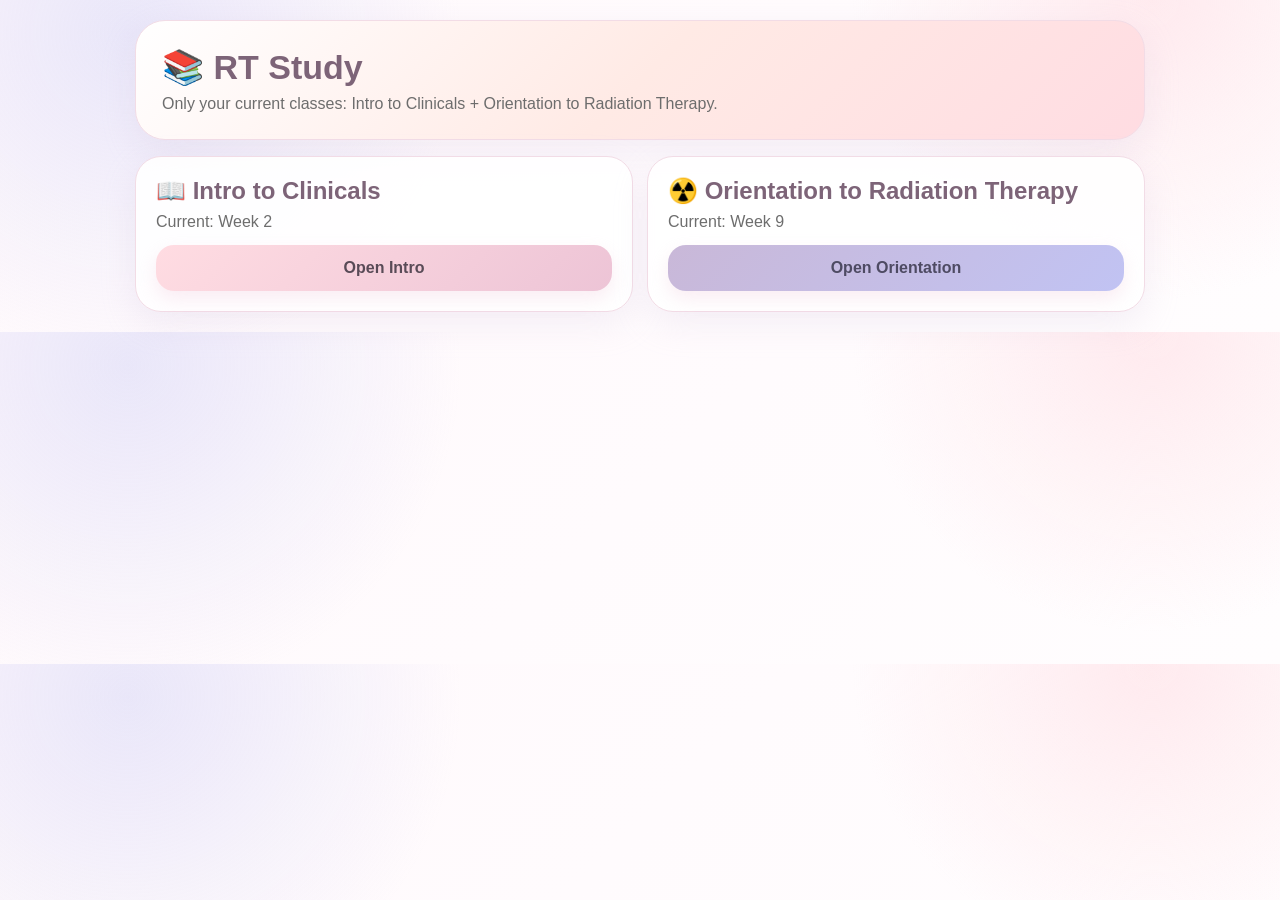
==== index.html @ 31f41404 "Add files via upload" ====
<!doctype html>
<html lang="en">
<head>
<meta charset="utf-8">
<meta name="viewport" content="width=device-width,initial-scale=1">
<title>RT Study</title>
<link rel="stylesheet" href="style.css">
</head>
<body>
<div class="wrap">
  <section class="hero">
    <h1>📚 RT Study</h1>
    <p>Only your current classes: Intro to Clinicals + Orientation to Radiation Therapy.</p>
  </section>

  <div class="grid">
    <section class="card">
      <h2>📖 Intro to Clinicals</h2>
      <p>Current: Week 2</p>
      <a class="btn" href="intro.html">Open Intro</a>
    </section>

    <section class="card">
      <h2>☢️ Orientation to Radiation Therapy</h2>
      <p>Current: Week 9</p>
      <a class="btn secondary" href="orientation.html">Open Orientation</a>
    </section>
  </div>
</div>
</body>
</html>
---- style.css ----
:root{
  --bg:#FFF9FC;
  --card:#FFFFFF;
  --cream:#FFEAE5;
  --pink:#FFDCE2;
  --rose:#EDC4D6;
  --lavender:#C9B8D8;
  --blue:#C1C3F3;
  --text:#343434;
  --muted:#6D6D6D;
  --border:#F2DCE6;
  --shadow:0 12px 35px rgba(201,184,216,.20);
}

*{box-sizing:border-box}

body{
  margin:0;
  font-family:-apple-system,BlinkMacSystemFont,"Segoe UI",Roboto,Arial,sans-serif;
  background:
    radial-gradient(circle at 10% 10%, rgba(193,195,243,.35), transparent 28%),
    radial-gradient(circle at 90% 0%, rgba(255,220,226,.55), transparent 25%),
    linear-gradient(135deg,var(--bg),#FFFDFE);
  color:var(--text);
}

.wrap{
  max-width:1050px;
  margin:auto;
  padding:20px;
}

.hero{
  background:linear-gradient(135deg,#FFFFFF,var(--cream),var(--pink));
  border:1px solid var(--border);
  border-radius:30px;
  padding:26px;
  box-shadow:var(--shadow);
  margin-bottom:16px;
}

.hero h1{
  margin:0 0 8px;
  font-size:34px;
  color:#7D6478;
}

.hero p{
  margin:0;
  color:var(--muted);
  font-size:16px;
}

.grid{
  display:grid;
  grid-template-columns:repeat(2,minmax(0,1fr));
  gap:14px;
}

.card{
  background:rgba(255,255,255,.92);
  border:1px solid var(--border);
  border-radius:26px;
  padding:20px;
  box-shadow:var(--shadow);
}

.card h2,.card h3{
  margin:0 0 8px;
  color:#7D6478;
}

.card p{
  margin:0 0 14px;
  color:var(--muted);
}

.btn{
  display:block;
  width:100%;
  text-align:center;
  text-decoration:none;
  border:0;
  border-radius:18px;
  padding:14px 16px;
  font-weight:900;
  color:#594B57;
  background:linear-gradient(135deg,var(--pink),var(--rose));
  box-shadow:0 8px 18px rgba(237,196,214,.30);
}

.btn.secondary{
  background:linear-gradient(135deg,var(--lavender),var(--blue));
  color:#4E4B63;
}

.btn.light{
  background:#FFFFFF;
  border:1px solid var(--border);
  color:#7D6478;
}

.btn.disabled{
  background:#F7F1F8;
  color:#A996A5;
  pointer-events:none;
  box-shadow:none;
}

.row{
  display:grid;
  grid-template-columns:1fr 1fr;
  gap:12px;
  margin-top:12px;
}

.list{
  display:grid;
  gap:10px;
  margin-top:12px;
}

.week{
  display:flex;
  align-items:center;
  justify-content:space-between;
  gap:10px;
  text-decoration:none;
  color:var(--text);
  border:1px solid var(--border);
  border-radius:18px;
  background:#FFFFFF;
  padding:14px;
}

.week span{
  color:var(--muted);
  font-size:14px;
}

.pill{
  display:inline-block;
  padding:5px 10px;
  border-radius:999px;
  background:var(--cream);
  color:#7D6478;
  font-size:13px;
  font-weight:900;
}

.back{
  display:inline-block;
  margin-bottom:12px;
  text-decoration:none;
  color:#7D6478;
  font-weight:900;
  background:#FFFFFF;
  border:1px solid var(--border);
  padding:10px 14px;
  border-radius:999px;
}

.notice{
  background:#FFFFFF;
  border:1px dashed var(--rose);
  border-radius:20px;
  padding:14px;
  color:var(--muted);
  margin-top:12px;
}

@media(max-width:760px){
  .grid,.row{grid-template-columns:1fr}
  .hero h1{font-size:28px}
}
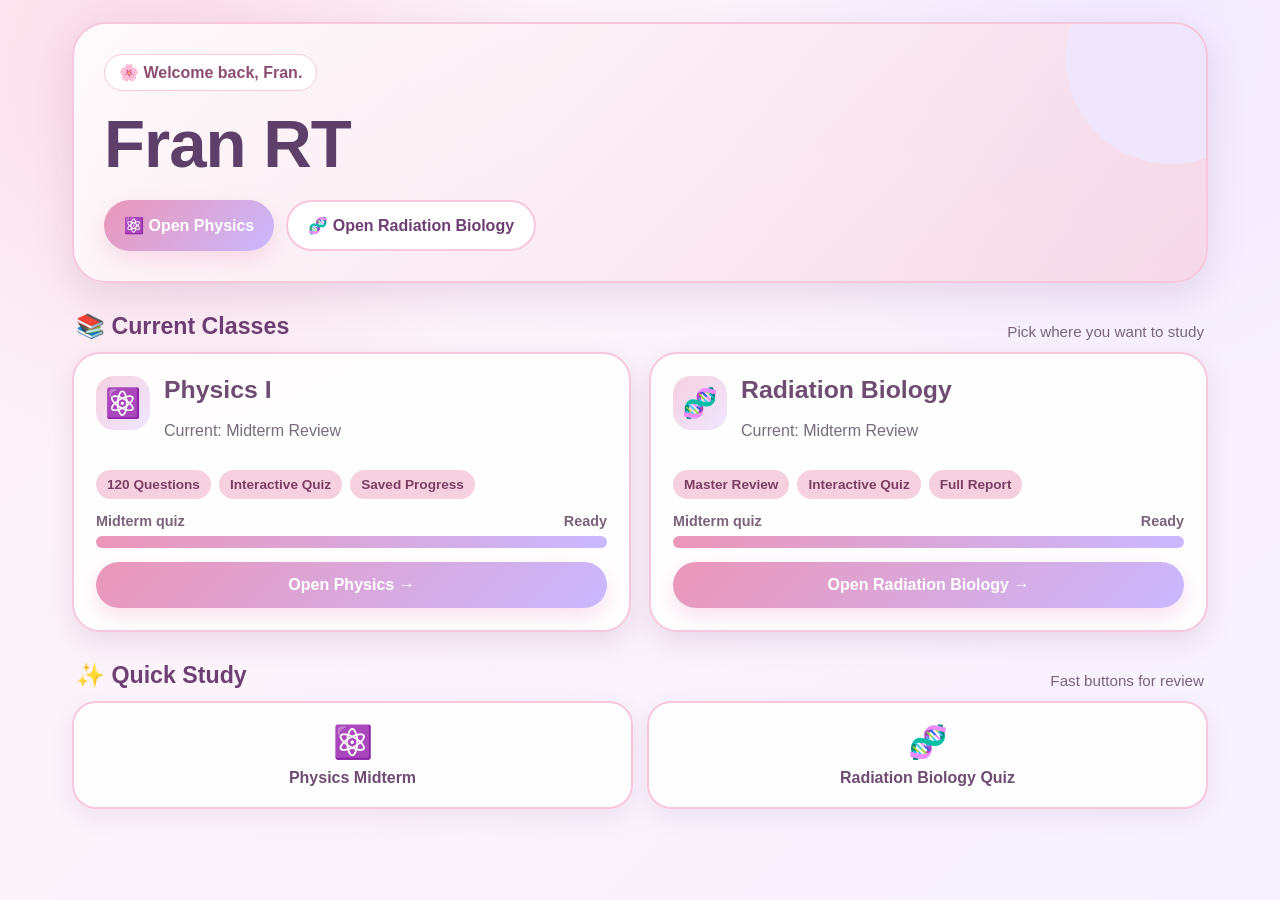
==== commit 40fd362b: "Add Physics and Radiation Biology study dashboards" ====
--- a/index.html
+++ b/index.html
@@ -1,31 +1,444 @@
-<!doctype html>
+<!DOCTYPE html>
 <html lang="en">
 <head>
-<meta charset="utf-8">
-<meta name="viewport" content="width=device-width,initial-scale=1">
-<title>RT Study</title>
-<link rel="stylesheet" href="style.css">
+<meta charset="UTF-8" />
+<meta name="viewport" content="width=device-width, initial-scale=1.0" />
+<title>Fran RT</title>
+
+<style>
+:root{
+  --p1:#eb96b7;
+  --p2:#eea6c2;
+  --p3:#f1b6cd;
+  --p4:#f4c5d7;
+  --p5:#f6d0df;
+  --lav:#efe7ff;
+  --lav2:#f7f1ff;
+  --ink:#4b3f4e;
+  --muted:#7a647d;
+  --white:#ffffff;
+  --shadow:rgba(160,110,150,.18);
+}
+
+*{box-sizing:border-box}
+
+body{
+  margin:0;
+  font-family:Arial, Helvetica, sans-serif;
+  color:var(--ink);
+  background:
+    radial-gradient(circle at 12% 8%, rgba(235,150,183,.28), transparent 28%),
+    radial-gradient(circle at 88% 4%, rgba(239,231,255,.9), transparent 30%),
+    linear-gradient(135deg,#fff4f8,#f7f1ff);
+  min-height:100vh;
+}
+
+a{text-decoration:none;color:inherit}
+
+.app{
+  max-width:1180px;
+  margin:0 auto;
+  padding:22px;
+}
+
+.hero{
+  background:linear-gradient(135deg,rgba(255,255,255,.86),rgba(246,208,223,.7));
+  border:2px solid #f7c7dc;
+  border-radius:34px;
+  padding:30px;
+  box-shadow:0 14px 35px var(--shadow);
+  position:relative;
+  overflow:hidden;
+}
+
+.hero:after{
+  content:"";
+  position:absolute;
+  width:210px;
+  height:210px;
+  border-radius:50%;
+  background:rgba(239,231,255,.9);
+  right:-70px;
+  top:-70px;
+}
+
+.hero-content{
+  position:relative;
+  z-index:1;
+}
+
+.kicker{
+  display:inline-flex;
+  gap:8px;
+  align-items:center;
+  padding:8px 14px;
+  background:#fff;
+  border:1px solid #f7c7dc;
+  border-radius:999px;
+  font-weight:800;
+  color:#8d4d72;
+  margin-bottom:14px;
+}
+
+h1{
+  margin:0;
+  font-size:clamp(2.1rem,6vw,4.2rem);
+  letter-spacing:-1px;
+  color:#5d3f6a;
+}
+
+.hero p{
+  max-width:740px;
+  line-height:1.5;
+  font-size:1.1rem;
+  color:#6d6070;
+}
+
+.hero-actions{
+  display:flex;
+  gap:12px;
+  flex-wrap:wrap;
+  margin-top:18px;
+}
+
+.btn{
+  display:inline-flex;
+  align-items:center;
+  justify-content:center;
+  gap:8px;
+  padding:14px 20px;
+  border-radius:999px;
+  background:linear-gradient(135deg,var(--p1),#c9b8ff);
+  color:white;
+  font-weight:900;
+  box-shadow:0 8px 20px rgba(235,150,183,.28);
+}
+
+.btn.secondary{
+  background:#fff;
+  color:#6d3f73;
+  border:2px solid #f7c7dc;
+  box-shadow:none;
+}
+
+.section-title{
+  margin:30px 4px 12px;
+  display:flex;
+  align-items:end;
+  justify-content:space-between;
+  gap:10px;
+}
+
+.section-title h2{
+  margin:0;
+  color:#6d3f73;
+  font-size:1.45rem;
+}
+
+.section-title span{
+  color:var(--muted);
+  font-size:.95rem;
+}
+
+.grid{
+  display:grid;
+  grid-template-columns:repeat(auto-fit,minmax(250px,1fr));
+  gap:18px;
+}
+
+.card{
+  background:rgba(255,255,255,.9);
+  border:2px solid #f7c7dc;
+  border-radius:28px;
+  padding:22px;
+  box-shadow:0 10px 26px var(--shadow);
+}
+
+.course-card{
+  min-height:250px;
+  display:flex;
+  flex-direction:column;
+  justify-content:space-between;
+  transition:.18s;
+}
+
+.course-card:hover{
+  transform:translateY(-3px);
+  background:#fff8fb;
+}
+
+.course-top{
+  display:flex;
+  gap:14px;
+  align-items:flex-start;
+}
+
+.icon{
+  width:54px;
+  height:54px;
+  border-radius:18px;
+  display:flex;
+  align-items:center;
+  justify-content:center;
+  font-size:1.8rem;
+  background:linear-gradient(135deg,var(--p5),var(--lav));
+  flex:none;
+}
+
+.course-card h3{
+  margin:0;
+  font-size:1.55rem;
+  color:#6f4c72;
+}
+
+.course-card p{
+  color:#786b7c;
+  line-height:1.4;
+}
+
+.pill-row{
+  display:flex;
+  flex-wrap:wrap;
+  gap:8px;
+  margin:12px 0;
+}
+
+.pill{
+  display:inline-flex;
+  padding:7px 11px;
+  border-radius:999px;
+  background:var(--p5);
+  color:#7b3f63;
+  font-weight:800;
+  font-size:.85rem;
+}
+
+.progress-wrap{
+  margin:14px 0;
+}
+
+.progress-label{
+  display:flex;
+  justify-content:space-between;
+  font-size:.9rem;
+  font-weight:800;
+  color:#7b637c;
+  margin-bottom:7px;
+}
+
+.progress{
+  height:12px;
+  background:#f8d9e6;
+  border-radius:999px;
+  overflow:hidden;
+}
+
+.progress-fill{
+  height:100%;
+  width:0%;
+  background:linear-gradient(90deg,var(--p1),#c9b8ff);
+}
+
+.countdown-card{
+  text-align:center;
+  position:relative;
+  overflow:hidden;
+}
+
+.countdown-card:before{
+  content:"";
+  position:absolute;
+  inset:auto -45px -60px auto;
+  width:130px;
+  height:130px;
+  background:var(--lav);
+  border-radius:50%;
+  opacity:.7;
+}
+
+.count-label{
+  font-weight:900;
+  color:#7b3f63;
+  position:relative;
+}
+
+.count-number{
+  font-size:clamp(2rem,7vw,3.4rem);
+  font-weight:900;
+  color:#5d3f6a;
+  margin:8px 0 2px;
+  position:relative;
+}
+
+.count-sub{
+  color:var(--muted);
+  font-weight:700;
+  position:relative;
+}
+
+.quick{
+  display:grid;
+  grid-template-columns:repeat(auto-fit,minmax(170px,1fr));
+  gap:14px;
+}
+
+.quick-card{
+  text-align:center;
+  padding:20px 14px;
+  border-radius:24px;
+  background:rgba(255,255,255,.9);
+  border:2px solid #f7c7dc;
+  box-shadow:0 8px 22px rgba(160,110,150,.12);
+  font-weight:900;
+  color:#6f4c72;
+  transition:.18s;
+}
+
+.quick-card:hover{
+  transform:translateY(-3px);
+  background:#fff8fb;
+}
+
+.quick-card div{
+  font-size:2rem;
+  margin-bottom:8px;
+}
+
+.goal-list{
+  display:grid;
+  gap:10px;
+}
+
+.goal{
+  display:flex;
+  align-items:center;
+  gap:12px;
+  padding:13px;
+  background:#fff6fa;
+  border:1px solid #f7c7dc;
+  border-radius:18px;
+  color:#6d6070;
+  font-weight:800;
+}
+
+.check{
+  width:24px;
+  height:24px;
+  border-radius:8px;
+  border:2px solid var(--p2);
+  background:white;
+}
+
+.quote{
+  font-size:1.2rem;
+  line-height:1.5;
+  color:#6d6070;
+}
+
+.footer{
+  text-align:center;
+  color:var(--muted);
+  padding:30px 0 10px;
+}
+
+@media(max-width:650px){
+  .app{padding:14px}
+  .hero{padding:22px;border-radius:26px}
+  .card{border-radius:24px;padding:18px}
+  .course-card{min-height:auto}
+}
+</style>
 </head>
+
 <body>
-<div class="wrap">
+<div class="app">
+
   <section class="hero">
-    <h1>📚 RT Study</h1>
-    <p>Only your current classes: Intro to Clinicals + Orientation to Radiation Therapy.</p>
+    <div class="hero-content">
+      <div class="kicker">🌸 Welcome back, Fran.</div>
+      <h1>Fran RT</h1>
+
+      <div class="hero-actions">
+        <a class="btn" href="physics.html">⚛️ Open Physics</a>
+        <a class="btn secondary" href="radiation-biology.html">🧬 Open Radiation Biology</a>
+      </div>
+    </div>
   </section>
 
-  <div class="grid">
-    <section class="card">
-      <h2>📖 Intro to Clinicals</h2>
-      <p>Current: Week 2</p>
-      <a class="btn" href="intro.html">Open Intro</a>
-    </section>
-
-    <section class="card">
-      <h2>☢️ Orientation to Radiation Therapy</h2>
-      <p>Current: Week 9</p>
-      <a class="btn secondary" href="orientation.html">Open Orientation</a>
-    </section>
+  <div class="section-title">
+    <h2>📚 Current Classes</h2>
+    <span>Pick where you want to study</span>
   </div>
+
+  <section class="grid">
+    <a class="card course-card" href="physics.html">
+      <div>
+        <div class="course-top">
+          <div class="icon">⚛️</div>
+          <div>
+            <h3>Physics I</h3>
+            <p>Current: Midterm Review</p>
+          </div>
+        </div>
+
+        <div class="pill-row">
+          <span class="pill">120 Questions</span>
+          <span class="pill">Interactive Quiz</span>
+          <span class="pill">Saved Progress</span>
+        </div>
+
+        <div class="progress-wrap">
+          <div class="progress-label"><span>Midterm quiz</span><span>Ready</span></div>
+          <div class="progress"><div class="progress-fill" style="width:100%"></div></div>
+        </div>
+      </div>
+
+      <div class="btn">Open Physics →</div>
+    </a>
+
+    <a class="card course-card" href="radiation-biology.html">
+      <div>
+        <div class="course-top">
+          <div class="icon">🧬</div>
+          <div>
+            <h3>Radiation Biology</h3>
+            <p>Current: Midterm Review</p>
+          </div>
+        </div>
+
+        <div class="pill-row">
+          <span class="pill">Master Review</span>
+          <span class="pill">Interactive Quiz</span>
+          <span class="pill">Full Report</span>
+        </div>
+
+        <div class="progress-wrap">
+          <div class="progress-label"><span>Midterm quiz</span><span>Ready</span></div>
+          <div class="progress"><div class="progress-fill" style="width:100%"></div></div>
+        </div>
+      </div>
+
+      <div class="btn">Open Radiation Biology →</div>
+    </a>
+  </section>
+
+  <div class="section-title">
+    <h2>✨ Quick Study</h2>
+    <span>Fast buttons for review</span>
+  </div>
+
+  <section class="quick">
+    <a class="quick-card" href="Physics_Midterm.html">
+      <div>⚛️</div>
+      Physics Midterm
+    </a>
+    <a class="quick-card" href="radiation_biology_Midterm.html">
+      <div>🧬</div>
+      Radiation Biology Quiz
+    </a>
+  </section>
+
 </div>
+
 </body>
-</html>+</html>
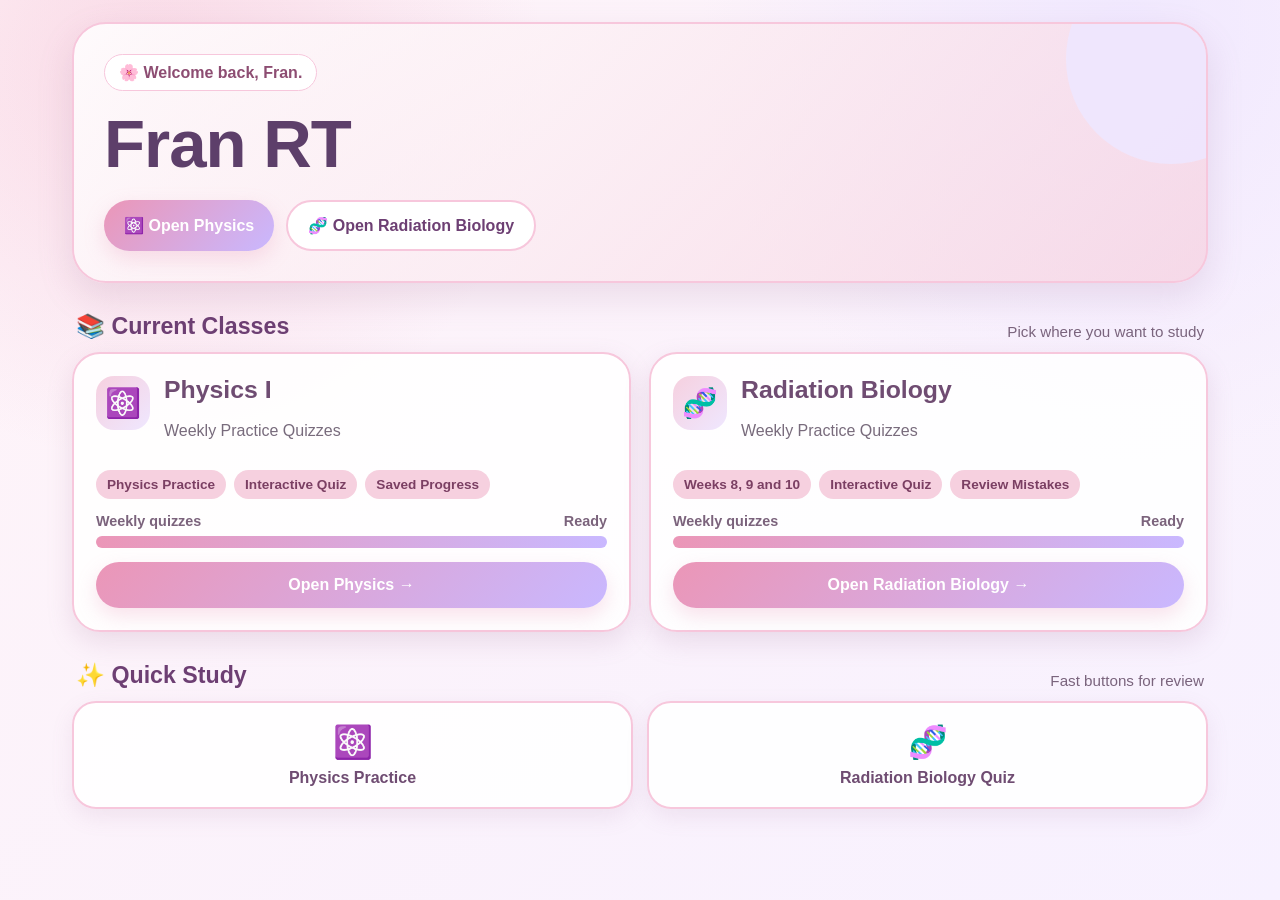
==== commit 40e17383: "Update study hub navigation to weekly quizzes" ====
--- a/index.html
+++ b/index.html
@@ -377,18 +377,18 @@
           <div class="icon">⚛️</div>
           <div>
             <h3>Physics I</h3>
-            <p>Current: Midterm Review</p>
+            <p>Weekly Practice Quizzes</p>
           </div>
         </div>
 
         <div class="pill-row">
-          <span class="pill">120 Questions</span>
+          <span class="pill">Physics Practice</span>
           <span class="pill">Interactive Quiz</span>
           <span class="pill">Saved Progress</span>
         </div>
 
         <div class="progress-wrap">
-          <div class="progress-label"><span>Midterm quiz</span><span>Ready</span></div>
+          <div class="progress-label"><span>Weekly quizzes</span><span>Ready</span></div>
           <div class="progress"><div class="progress-fill" style="width:100%"></div></div>
         </div>
       </div>
@@ -402,18 +402,18 @@
           <div class="icon">🧬</div>
           <div>
             <h3>Radiation Biology</h3>
-            <p>Current: Midterm Review</p>
+            <p>Weekly Practice Quizzes</p>
           </div>
         </div>
 
         <div class="pill-row">
-          <span class="pill">Master Review</span>
+          <span class="pill">Weeks 8, 9 and 10</span>
           <span class="pill">Interactive Quiz</span>
-          <span class="pill">Full Report</span>
+          <span class="pill">Review Mistakes</span>
         </div>
 
         <div class="progress-wrap">
-          <div class="progress-label"><span>Midterm quiz</span><span>Ready</span></div>
+          <div class="progress-label"><span>Weekly quizzes</span><span>Ready</span></div>
           <div class="progress"><div class="progress-fill" style="width:100%"></div></div>
         </div>
       </div>
@@ -428,11 +428,11 @@
   </div>
 
   <section class="quick">
-    <a class="quick-card" href="Physics_Midterm.html">
+    <a class="quick-card" href="physics.html">
       <div>⚛️</div>
-      Physics Midterm
+      Physics Practice
     </a>
-    <a class="quick-card" href="radiation_biology_Midterm.html">
+    <a class="quick-card" href="radbio-weekly.html">
       <div>🧬</div>
       Radiation Biology Quiz
     </a>
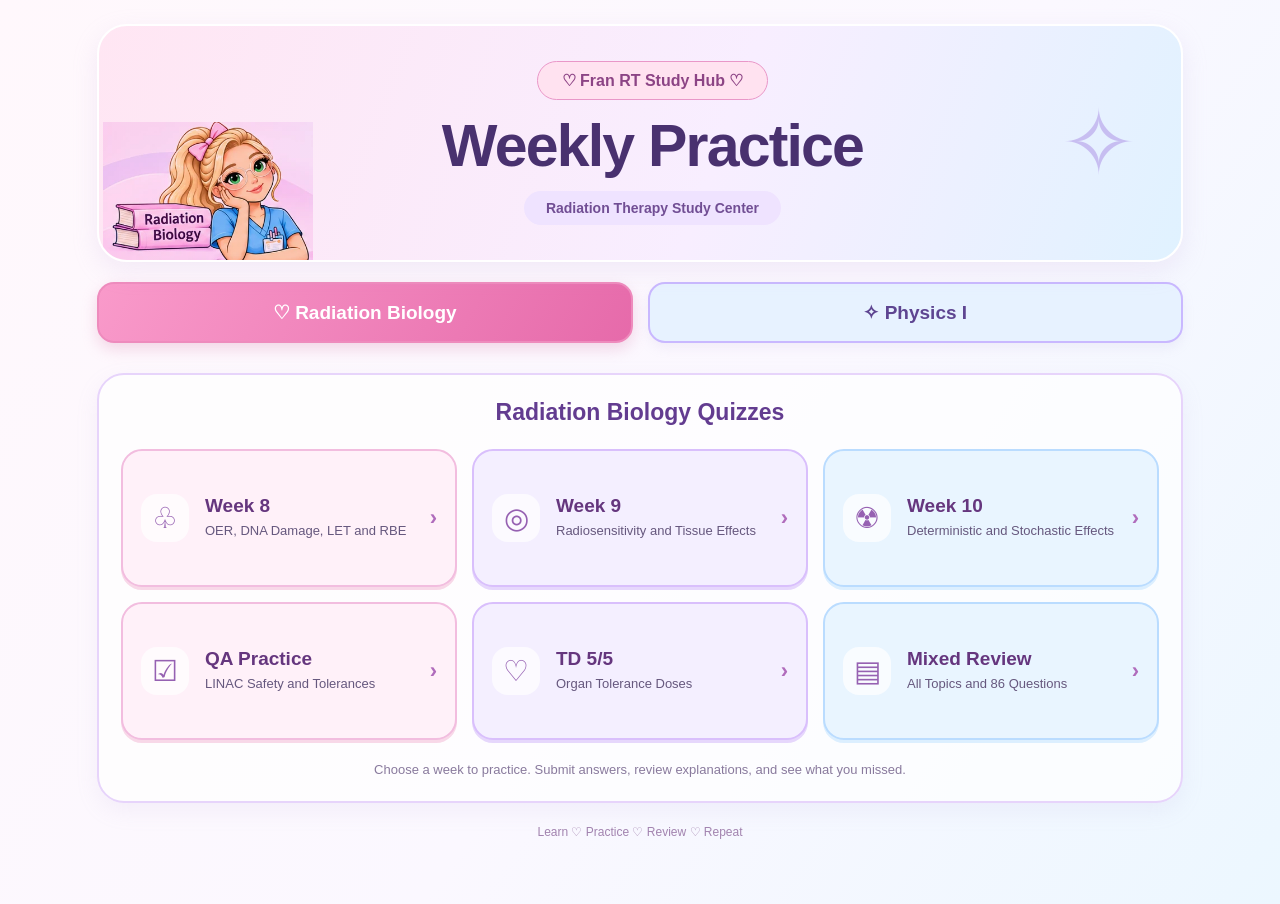
==== commit 0b3c1f0a: "Apply approved pastel homepage with doll and weekly quiz cards" ====
--- a/index.html
+++ b/index.html
@@ -1,444 +1,42 @@
-<!DOCTYPE html>
-<html lang="en">
-<head>
-<meta charset="UTF-8" />
-<meta name="viewport" content="width=device-width, initial-scale=1.0" />
-<title>Fran RT</title>
-
+<!doctype html>
+<html lang="en"><head><meta charset="utf-8"><meta name="viewport" content="width=device-width,initial-scale=1"><meta name="theme-color" content="#f9d6ec">
+<title>Fran RT Study Hub | Weekly Practice</title>
 <style>
-:root{
-  --p1:#eb96b7;
-  --p2:#eea6c2;
-  --p3:#f1b6cd;
-  --p4:#f4c5d7;
-  --p5:#f6d0df;
-  --lav:#efe7ff;
-  --lav2:#f7f1ff;
-  --ink:#4b3f4e;
-  --muted:#7a647d;
-  --white:#ffffff;
-  --shadow:rgba(160,110,150,.18);
-}
-
-*{box-sizing:border-box}
-
-body{
-  margin:0;
-  font-family:Arial, Helvetica, sans-serif;
-  color:var(--ink);
-  background:
-    radial-gradient(circle at 12% 8%, rgba(235,150,183,.28), transparent 28%),
-    radial-gradient(circle at 88% 4%, rgba(239,231,255,.9), transparent 30%),
-    linear-gradient(135deg,#fff4f8,#f7f1ff);
-  min-height:100vh;
-}
-
-a{text-decoration:none;color:inherit}
-
-.app{
-  max-width:1180px;
-  margin:0 auto;
-  padding:22px;
-}
-
-.hero{
-  background:linear-gradient(135deg,rgba(255,255,255,.86),rgba(246,208,223,.7));
-  border:2px solid #f7c7dc;
-  border-radius:34px;
-  padding:30px;
-  box-shadow:0 14px 35px var(--shadow);
-  position:relative;
-  overflow:hidden;
-}
-
-.hero:after{
-  content:"";
-  position:absolute;
-  width:210px;
-  height:210px;
-  border-radius:50%;
-  background:rgba(239,231,255,.9);
-  right:-70px;
-  top:-70px;
-}
-
-.hero-content{
-  position:relative;
-  z-index:1;
-}
-
-.kicker{
-  display:inline-flex;
-  gap:8px;
-  align-items:center;
-  padding:8px 14px;
-  background:#fff;
-  border:1px solid #f7c7dc;
-  border-radius:999px;
-  font-weight:800;
-  color:#8d4d72;
-  margin-bottom:14px;
-}
-
-h1{
-  margin:0;
-  font-size:clamp(2.1rem,6vw,4.2rem);
-  letter-spacing:-1px;
-  color:#5d3f6a;
-}
-
-.hero p{
-  max-width:740px;
-  line-height:1.5;
-  font-size:1.1rem;
-  color:#6d6070;
-}
-
-.hero-actions{
-  display:flex;
-  gap:12px;
-  flex-wrap:wrap;
-  margin-top:18px;
-}
-
-.btn{
-  display:inline-flex;
-  align-items:center;
-  justify-content:center;
-  gap:8px;
-  padding:14px 20px;
-  border-radius:999px;
-  background:linear-gradient(135deg,var(--p1),#c9b8ff);
-  color:white;
-  font-weight:900;
-  box-shadow:0 8px 20px rgba(235,150,183,.28);
-}
-
-.btn.secondary{
-  background:#fff;
-  color:#6d3f73;
-  border:2px solid #f7c7dc;
-  box-shadow:none;
-}
-
-.section-title{
-  margin:30px 4px 12px;
-  display:flex;
-  align-items:end;
-  justify-content:space-between;
-  gap:10px;
-}
-
-.section-title h2{
-  margin:0;
-  color:#6d3f73;
-  font-size:1.45rem;
-}
-
-.section-title span{
-  color:var(--muted);
-  font-size:.95rem;
-}
-
-.grid{
-  display:grid;
-  grid-template-columns:repeat(auto-fit,minmax(250px,1fr));
-  gap:18px;
-}
-
-.card{
-  background:rgba(255,255,255,.9);
-  border:2px solid #f7c7dc;
-  border-radius:28px;
-  padding:22px;
-  box-shadow:0 10px 26px var(--shadow);
-}
-
-.course-card{
-  min-height:250px;
-  display:flex;
-  flex-direction:column;
-  justify-content:space-between;
-  transition:.18s;
-}
-
-.course-card:hover{
-  transform:translateY(-3px);
-  background:#fff8fb;
-}
-
-.course-top{
-  display:flex;
-  gap:14px;
-  align-items:flex-start;
-}
-
-.icon{
-  width:54px;
-  height:54px;
-  border-radius:18px;
-  display:flex;
-  align-items:center;
-  justify-content:center;
-  font-size:1.8rem;
-  background:linear-gradient(135deg,var(--p5),var(--lav));
-  flex:none;
-}
-
-.course-card h3{
-  margin:0;
-  font-size:1.55rem;
-  color:#6f4c72;
-}
-
-.course-card p{
-  color:#786b7c;
-  line-height:1.4;
-}
-
-.pill-row{
-  display:flex;
-  flex-wrap:wrap;
-  gap:8px;
-  margin:12px 0;
-}
-
-.pill{
-  display:inline-flex;
-  padding:7px 11px;
-  border-radius:999px;
-  background:var(--p5);
-  color:#7b3f63;
-  font-weight:800;
-  font-size:.85rem;
-}
-
-.progress-wrap{
-  margin:14px 0;
-}
-
-.progress-label{
-  display:flex;
-  justify-content:space-between;
-  font-size:.9rem;
-  font-weight:800;
-  color:#7b637c;
-  margin-bottom:7px;
-}
-
-.progress{
-  height:12px;
-  background:#f8d9e6;
-  border-radius:999px;
-  overflow:hidden;
-}
-
-.progress-fill{
-  height:100%;
-  width:0%;
-  background:linear-gradient(90deg,var(--p1),#c9b8ff);
-}
-
-.countdown-card{
-  text-align:center;
-  position:relative;
-  overflow:hidden;
-}
-
-.countdown-card:before{
-  content:"";
-  position:absolute;
-  inset:auto -45px -60px auto;
-  width:130px;
-  height:130px;
-  background:var(--lav);
-  border-radius:50%;
-  opacity:.7;
-}
-
-.count-label{
-  font-weight:900;
-  color:#7b3f63;
-  position:relative;
-}
-
-.count-number{
-  font-size:clamp(2rem,7vw,3.4rem);
-  font-weight:900;
-  color:#5d3f6a;
-  margin:8px 0 2px;
-  position:relative;
-}
-
-.count-sub{
-  color:var(--muted);
-  font-weight:700;
-  position:relative;
-}
-
-.quick{
-  display:grid;
-  grid-template-columns:repeat(auto-fit,minmax(170px,1fr));
-  gap:14px;
-}
-
-.quick-card{
-  text-align:center;
-  padding:20px 14px;
-  border-radius:24px;
-  background:rgba(255,255,255,.9);
-  border:2px solid #f7c7dc;
-  box-shadow:0 8px 22px rgba(160,110,150,.12);
-  font-weight:900;
-  color:#6f4c72;
-  transition:.18s;
-}
-
-.quick-card:hover{
-  transform:translateY(-3px);
-  background:#fff8fb;
-}
-
-.quick-card div{
-  font-size:2rem;
-  margin-bottom:8px;
-}
-
-.goal-list{
-  display:grid;
-  gap:10px;
-}
-
-.goal{
-  display:flex;
-  align-items:center;
-  gap:12px;
-  padding:13px;
-  background:#fff6fa;
-  border:1px solid #f7c7dc;
-  border-radius:18px;
-  color:#6d6070;
-  font-weight:800;
-}
-
-.check{
-  width:24px;
-  height:24px;
-  border-radius:8px;
-  border:2px solid var(--p2);
-  background:white;
-}
-
-.quote{
-  font-size:1.2rem;
-  line-height:1.5;
-  color:#6d6070;
-}
-
-.footer{
-  text-align:center;
-  color:var(--muted);
-  padding:30px 0 10px;
-}
-
-@media(max-width:650px){
-  .app{padding:14px}
-  .hero{padding:22px;border-radius:26px}
-  .card{border-radius:24px;padding:18px}
-  .course-card{min-height:auto}
-}
-</style>
-</head>
-
-<body>
-<div class="app">
-
-  <section class="hero">
-    <div class="hero-content">
-      <div class="kicker">🌸 Welcome back, Fran.</div>
-      <h1>Fran RT</h1>
-
-      <div class="hero-actions">
-        <a class="btn" href="physics.html">⚛️ Open Physics</a>
-        <a class="btn secondary" href="radiation-biology.html">🧬 Open Radiation Biology</a>
-      </div>
-    </div>
-  </section>
-
-  <div class="section-title">
-    <h2>📚 Current Classes</h2>
-    <span>Pick where you want to study</span>
-  </div>
-
-  <section class="grid">
-    <a class="card course-card" href="physics.html">
-      <div>
-        <div class="course-top">
-          <div class="icon">⚛️</div>
-          <div>
-            <h3>Physics I</h3>
-            <p>Weekly Practice Quizzes</p>
-          </div>
-        </div>
-
-        <div class="pill-row">
-          <span class="pill">Physics Practice</span>
-          <span class="pill">Interactive Quiz</span>
-          <span class="pill">Saved Progress</span>
-        </div>
-
-        <div class="progress-wrap">
-          <div class="progress-label"><span>Weekly quizzes</span><span>Ready</span></div>
-          <div class="progress"><div class="progress-fill" style="width:100%"></div></div>
-        </div>
-      </div>
-
-      <div class="btn">Open Physics →</div>
-    </a>
-
-    <a class="card course-card" href="radiation-biology.html">
-      <div>
-        <div class="course-top">
-          <div class="icon">🧬</div>
-          <div>
-            <h3>Radiation Biology</h3>
-            <p>Weekly Practice Quizzes</p>
-          </div>
-        </div>
-
-        <div class="pill-row">
-          <span class="pill">Weeks 8, 9 and 10</span>
-          <span class="pill">Interactive Quiz</span>
-          <span class="pill">Review Mistakes</span>
-        </div>
-
-        <div class="progress-wrap">
-          <div class="progress-label"><span>Weekly quizzes</span><span>Ready</span></div>
-          <div class="progress"><div class="progress-fill" style="width:100%"></div></div>
-        </div>
-      </div>
-
-      <div class="btn">Open Radiation Biology →</div>
-    </a>
-  </section>
-
-  <div class="section-title">
-    <h2>✨ Quick Study</h2>
-    <span>Fast buttons for review</span>
-  </div>
-
-  <section class="quick">
-    <a class="quick-card" href="physics.html">
-      <div>⚛️</div>
-      Physics Practice
-    </a>
-    <a class="quick-card" href="radbio-weekly.html">
-      <div>🧬</div>
-      Radiation Biology Quiz
-    </a>
-  </section>
-
-</div>
-
-</body>
-</html>
+:root{--ink:#47316d;--pink:#ed85bc;--lav:#d5b8f8;--blue:#dceeff;--line:#e9d3f7;--muted:#76678f}
+*{box-sizing:border-box}body{margin:0;font-family:"Trebuchet MS",Arial,sans-serif;color:var(--ink);background:linear-gradient(125deg,#fff8fc 0%,#fbf8ff 55%,#ecf7ff 100%);min-height:100vh}a{text-decoration:none;color:inherit}button{font:inherit;cursor:pointer}
+.wrap{max-width:1130px;margin:auto;padding:24px 22px 65px}
+.hero{border:2px solid white;box-shadow:0 9px 25px #cab4dd36;border-radius:30px;min-height:232px;display:flex;align-items:center;justify-content:center;text-align:center;padding:35px 180px 35px 205px;background:linear-gradient(110deg,#ffe6f3,#f8eeff 57%,#e0f2ff);position:relative;overflow:hidden}
+.doll{position:absolute;left:4px;bottom:0;width:210px;height:218px;object-fit:contain;object-position:bottom;mix-blend-mode:multiply}
+.hero .header{position:relative;z-index:1}.ribbon{display:inline-block;background:#ffe2f0;color:#8c4485;border:1.5px solid #e997c8;border-radius:999px;padding:9px 24px;font-size:16px;font-weight:900}
+h1{font-size:clamp(34px,5.2vw,59px);line-height:1.1;margin:14px 0 12px;color:#49316f;letter-spacing:-1.8px}
+.hero p{background:#efe3ff;border-radius:100px;padding:9px 22px;margin:0 auto;display:table;color:#714e94;font-weight:750;font-size:14px}
+.hero .symbol{position:absolute;right:45px;font-size:90px;color:#b49de9;opacity:.6;line-height:1}
+.nav{display:grid;grid-template-columns:1fr 1fr;gap:15px;margin:20px 0 30px}
+.nav a{padding:17px;text-align:center;font-size:19px;font-weight:900;border-radius:17px;border:2px solid #c9b8ff;background:#e7f2ff;color:#5e4591;box-shadow:0 5px 12px #b1a4d522}
+.nav a.active{background:linear-gradient(120deg,#f99aca,#e66aaa);border-color:#ee8bbd;color:#fff;box-shadow:0 6px 15px #de91b855}
+.panel{border:2px solid #e7d4fb;background:#ffffffb8;border-radius:27px;padding:24px 22px;box-shadow:0 8px 22px #b0a2d71e}
+h2{text-align:center;font-size:23px;margin:0 0 23px;color:#633c90}
+.cards{display:grid;grid-template-columns:repeat(3,minmax(0,1fr));gap:15px}
+.card{min-height:138px;display:flex;align-items:center;gap:16px;background:#fff1f9;border:2px solid #f2bddf;border-radius:21px;padding:18px;transition:transform .15s,box-shadow .15s;box-shadow:0 3px 0 #f8d8e8}
+.card:nth-child(3n+2){background:#f4efff;border-color:#d9bffc;box-shadow:0 3px 0 #e6d7fc}.card:nth-child(3n){background:#e9f5ff;border-color:#badcff;box-shadow:0 3px 0 #dcefff}
+.card:hover{transform:translateY(-3px);box-shadow:0 8px 17px #c8acdd33}
+.ico{flex:none;display:grid;place-items:center;width:48px;height:48px;border-radius:16px;background:#ffffffb8;font-size:29px;color:#9661b2}
+.card h3{font-size:19px;margin:0 0 5px;color:#65367e}.card p{font-size:13px;line-height:1.45;margin:0;color:#66587e}
+.card .arrow{margin-left:auto;font-weight:900;color:#b06cbc;font-size:22px}
+.note{text-align:center;font-size:13px;color:#897a9d;margin:22px 0 0}
+.foot{text-align:center;margin-top:22px;color:#a283af;font-size:12px}
+@media(max-width:800px){.hero{padding-right:24px;padding-left:170px}.doll{width:174px}.hero .symbol{display:none}.cards{grid-template-columns:repeat(2,minmax(0,1fr))}}
+@media(max-width:560px){.wrap{padding:12px 11px 40px}.hero{min-height:185px;padding:21px 10px 21px 122px;border-radius:23px}.doll{width:133px;height:173px;left:-8px}.ribbon{font-size:11px;padding:7px 10px}h1{font-size:32px;letter-spacing:-1px}.hero p{font-size:11px;padding:7px 10px}.nav{gap:9px;margin:14px 0 20px}.nav a{font-size:13px;padding:13px 7px}.panel{padding:18px 12px;border-radius:20px}h2{font-size:19px;margin-bottom:15px}.cards{gap:9px}.card{min-height:124px;padding:12px;gap:8px;border-radius:16px}.ico{width:34px;height:34px;font-size:23px}.card h3{font-size:15px}.card p{font-size:11px}.card .arrow{display:none}}
+</style></head><body><main class="wrap">
+<header class="hero"><img class="doll" src="[data-uri]" alt="Blonde student doll in blue scrubs"><div class="header"><div class="ribbon">♡ Fran RT Study Hub ♡</div><h1>Weekly Practice</h1><p>Radiation Therapy Study Center</p></div><div class="symbol" aria-hidden="true">✧</div></header>
+<nav class="nav" aria-label="Classes"><a class="active" href="radiation-biology.html">♡ Radiation Biology</a><a href="physics.html">✧ Physics I</a></nav>
+<section class="panel"><h2>Radiation Biology Quizzes</h2><div class="cards">
+<a class="card" href="radbio-weekly.html?week=week8"><span class="ico">♧</span><span><h3>Week 8</h3><p>OER, DNA Damage, LET and RBE</p></span><span class="arrow">›</span></a>
+<a class="card" href="radbio-weekly.html?week=week9"><span class="ico">◎</span><span><h3>Week 9</h3><p>Radiosensitivity and Tissue Effects</p></span><span class="arrow">›</span></a>
+<a class="card" href="radbio-weekly.html?week=week10"><span class="ico">☢</span><span><h3>Week 10</h3><p>Deterministic and Stochastic Effects</p></span><span class="arrow">›</span></a>
+<a class="card" href="radbio-weekly.html?week=qa"><span class="ico">☑</span><span><h3>QA Practice</h3><p>LINAC Safety and Tolerances</p></span><span class="arrow">›</span></a>
+<a class="card" href="radbio-weekly.html?week=td"><span class="ico">♡</span><span><h3>TD 5/5</h3><p>Organ Tolerance Doses</p></span><span class="arrow">›</span></a>
+<a class="card" href="radbio-weekly.html?week=all"><span class="ico">▤</span><span><h3>Mixed Review</h3><p>All Topics and 86 Questions</p></span><span class="arrow">›</span></a>
+</div><p class="note">Choose a week to practice. Submit answers, review explanations, and see what you missed.</p></section>
+<div class="foot">Learn ♡ Practice ♡ Review ♡ Repeat</div>
+</main></body></html>
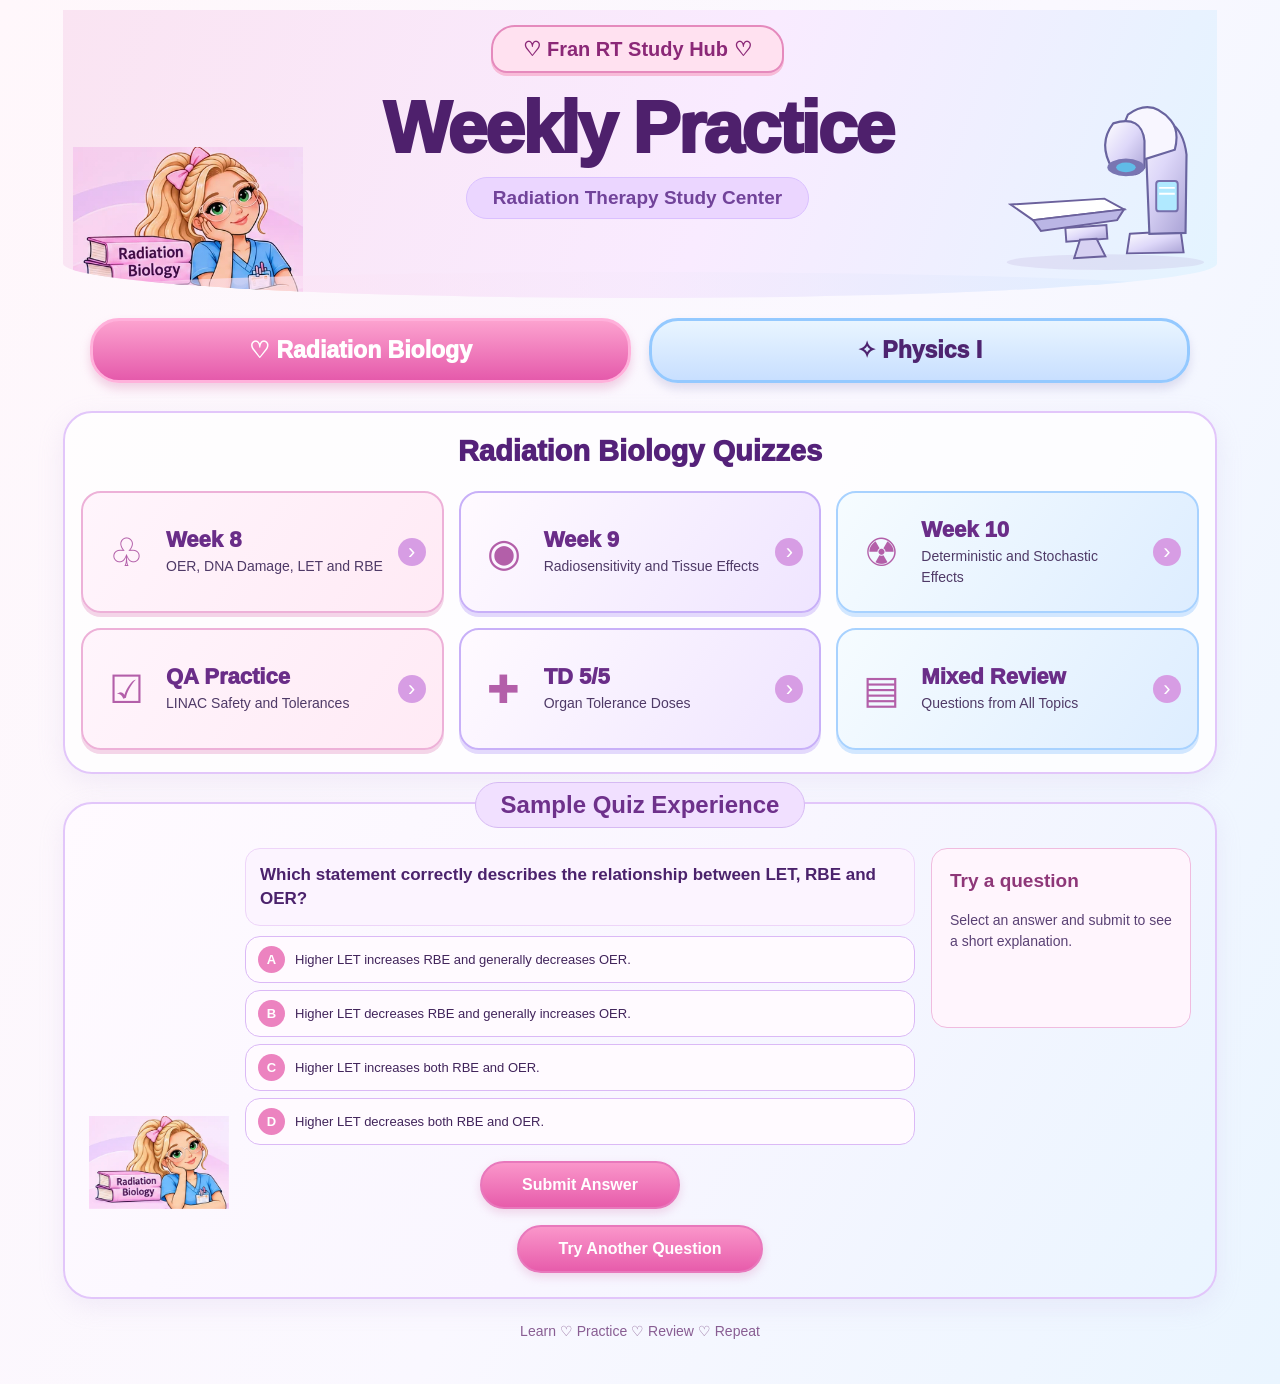
==== commit e5cf000d: "Match approved pastel homepage design and interactive sample" ====
--- a/index.html
+++ b/index.html
@@ -1,42 +1,44 @@
-<!doctype html>
-<html lang="en"><head><meta charset="utf-8"><meta name="viewport" content="width=device-width,initial-scale=1"><meta name="theme-color" content="#f9d6ec">
-<title>Fran RT Study Hub | Weekly Practice</title>
+<!doctype html><html lang="en"><head><meta charset="utf-8"/><meta name="viewport" content="width=device-width, initial-scale=1"/><meta name="theme-color" content="#f9d6ec"/><title>Fran RT Study Hub | Weekly Practice</title>
 <style>
-:root{--ink:#47316d;--pink:#ed85bc;--lav:#d5b8f8;--blue:#dceeff;--line:#e9d3f7;--muted:#76678f}
-*{box-sizing:border-box}body{margin:0;font-family:"Trebuchet MS",Arial,sans-serif;color:var(--ink);background:linear-gradient(125deg,#fff8fc 0%,#fbf8ff 55%,#ecf7ff 100%);min-height:100vh}a{text-decoration:none;color:inherit}button{font:inherit;cursor:pointer}
-.wrap{max-width:1130px;margin:auto;padding:24px 22px 65px}
-.hero{border:2px solid white;box-shadow:0 9px 25px #cab4dd36;border-radius:30px;min-height:232px;display:flex;align-items:center;justify-content:center;text-align:center;padding:35px 180px 35px 205px;background:linear-gradient(110deg,#ffe6f3,#f8eeff 57%,#e0f2ff);position:relative;overflow:hidden}
-.doll{position:absolute;left:4px;bottom:0;width:210px;height:218px;object-fit:contain;object-position:bottom;mix-blend-mode:multiply}
-.hero .header{position:relative;z-index:1}.ribbon{display:inline-block;background:#ffe2f0;color:#8c4485;border:1.5px solid #e997c8;border-radius:999px;padding:9px 24px;font-size:16px;font-weight:900}
-h1{font-size:clamp(34px,5.2vw,59px);line-height:1.1;margin:14px 0 12px;color:#49316f;letter-spacing:-1.8px}
-.hero p{background:#efe3ff;border-radius:100px;padding:9px 22px;margin:0 auto;display:table;color:#714e94;font-weight:750;font-size:14px}
-.hero .symbol{position:absolute;right:45px;font-size:90px;color:#b49de9;opacity:.6;line-height:1}
-.nav{display:grid;grid-template-columns:1fr 1fr;gap:15px;margin:20px 0 30px}
-.nav a{padding:17px;text-align:center;font-size:19px;font-weight:900;border-radius:17px;border:2px solid #c9b8ff;background:#e7f2ff;color:#5e4591;box-shadow:0 5px 12px #b1a4d522}
-.nav a.active{background:linear-gradient(120deg,#f99aca,#e66aaa);border-color:#ee8bbd;color:#fff;box-shadow:0 6px 15px #de91b855}
-.panel{border:2px solid #e7d4fb;background:#ffffffb8;border-radius:27px;padding:24px 22px;box-shadow:0 8px 22px #b0a2d71e}
-h2{text-align:center;font-size:23px;margin:0 0 23px;color:#633c90}
-.cards{display:grid;grid-template-columns:repeat(3,minmax(0,1fr));gap:15px}
-.card{min-height:138px;display:flex;align-items:center;gap:16px;background:#fff1f9;border:2px solid #f2bddf;border-radius:21px;padding:18px;transition:transform .15s,box-shadow .15s;box-shadow:0 3px 0 #f8d8e8}
-.card:nth-child(3n+2){background:#f4efff;border-color:#d9bffc;box-shadow:0 3px 0 #e6d7fc}.card:nth-child(3n){background:#e9f5ff;border-color:#badcff;box-shadow:0 3px 0 #dcefff}
-.card:hover{transform:translateY(-3px);box-shadow:0 8px 17px #c8acdd33}
-.ico{flex:none;display:grid;place-items:center;width:48px;height:48px;border-radius:16px;background:#ffffffb8;font-size:29px;color:#9661b2}
-.card h3{font-size:19px;margin:0 0 5px;color:#65367e}.card p{font-size:13px;line-height:1.45;margin:0;color:#66587e}
-.card .arrow{margin-left:auto;font-weight:900;color:#b06cbc;font-size:22px}
-.note{text-align:center;font-size:13px;color:#897a9d;margin:22px 0 0}
-.foot{text-align:center;margin-top:22px;color:#a283af;font-size:12px}
-@media(max-width:800px){.hero{padding-right:24px;padding-left:170px}.doll{width:174px}.hero .symbol{display:none}.cards{grid-template-columns:repeat(2,minmax(0,1fr))}}
-@media(max-width:560px){.wrap{padding:12px 11px 40px}.hero{min-height:185px;padding:21px 10px 21px 122px;border-radius:23px}.doll{width:133px;height:173px;left:-8px}.ribbon{font-size:11px;padding:7px 10px}h1{font-size:32px;letter-spacing:-1px}.hero p{font-size:11px;padding:7px 10px}.nav{gap:9px;margin:14px 0 20px}.nav a{font-size:13px;padding:13px 7px}.panel{padding:18px 12px;border-radius:20px}h2{font-size:19px;margin-bottom:15px}.cards{gap:9px}.card{min-height:124px;padding:12px;gap:8px;border-radius:16px}.ico{width:34px;height:34px;font-size:23px}.card h3{font-size:15px}.card p{font-size:11px}.card .arrow{display:none}}
+:root{--dark:#4b226c;--pink:#f27eb9;--lav:#d0b1ff;--blue:#b9dcff;--line:#e5c8fa;--muted:#715982}
+*{box-sizing:border-box}body{margin:0;background:linear-gradient(115deg,#fff7fb,#faf8ff 55%,#eaf5ff);font-family:"Trebuchet MS",Arial,sans-serif;color:var(--dark)}a{text-decoration:none;color:inherit}button{font:inherit;cursor:pointer}.wrap{max-width:1190px;margin:auto;padding:10px 18px 45px}
+.hero{height:288px;position:relative;overflow:hidden;display:flex;align-items:flex-start;justify-content:center;text-align:center;background:linear-gradient(110deg,#fae4f2 0%,#f9ebff 57%,#e3f4ff);border-radius:0 0 50% 50%/0 0 12% 12%;padding:15px 225px 15px 220px}
+.hero:after{content:"";position:absolute;left:0;right:0;bottom:0;height:26px;background:linear-gradient(90deg,#ffe0f1,#f6e9fc,#d6ebff);border-radius:50% 50% 0 0/80% 80% 0 0;opacity:.6}
+.hero .doll{position:absolute;left:10px;bottom:0;width:230px;height:272px;object-fit:contain;object-position:bottom left;mix-blend-mode:multiply}
+.hero .machine{position:absolute;right:8px;bottom:21px;width:215px;max-width:24%}
+.hero-title{position:relative;z-index:1}.ribbon{background:#ffe1f0;border:2px solid #e58abd;box-shadow:0 3px 0 #f8bbd8;display:inline-block;border-radius:24px 24px 16px 16px;padding:10px 30px;color:#8b2877;font-weight:900;font-size:20px;white-space:nowrap}
+h1{font-size:clamp(42px,6vw,72px);letter-spacing:-2.5px;line-height:1.1;margin:16px 0 9px;color:#4e206c;font-weight:950}
+.subtitle{display:inline-block;margin:0;background:#ebd6ff;border:1px solid #dac0ff;border-radius:100px;padding:9px 26px;font-size:19px;font-weight:750;color:#71439a}
+.nav{display:grid;grid-template-columns:1fr 1fr;gap:18px;margin:20px auto 28px;max-width:1100px}
+.nav a{border-radius:29px;border:3px solid #94c9ff;padding:16px;background:linear-gradient(#e9f5ff,#c8dfff);box-shadow:0 6px 10px #a8a5d055;text-align:center;color:#4e2470;font-weight:950;font-size:23px}
+.nav a:first-child{background:linear-gradient(#fca2cf,#e55aab);border-color:#ffb1db;color:white;box-shadow:0 6px 10px #df94bf66}
+.panel{border:2px solid #e2c6fa;border-radius:29px;padding:20px 16px 22px;background:#ffffffc7;box-shadow:0 8px 26px #c5b4dd33}
+.heading{font-size:29px;text-align:center;margin:2px 0 23px;font-weight:950;color:#542179}
+.grid{display:grid;grid-template-columns:repeat(3,minmax(0,1fr));gap:15px}
+.quiztile{border:2px solid #edb1d8;background:linear-gradient(125deg,#fff5fc,#ffeaf5);border-radius:20px;min-height:122px;padding:16px;display:flex;align-items:center;gap:13px;box-shadow:0 4px 0 #f4d5e8;transition:transform .15s}
+.quiztile:nth-child(3n+2){border-color:#c8b0f8;background:linear-gradient(125deg,#fffaff,#efe5ff);box-shadow:0 4px 0 #e3d9fc}.quiztile:nth-child(3n){border-color:#a8d2ff;background:linear-gradient(125deg,#f6fcff,#ddedff);box-shadow:0 4px 0 #d2e7ff}.quiztile:hover{transform:translateY(-2px)}
+.tileicon{flex:none;width:54px;text-align:center;font-size:39px;color:#b35fa9}.tilecopy{min-width:0}.quiztile h2{font-size:22px;margin:0 0 3px;font-weight:950;color:#6a2d88}.quiztile p{font-size:14px;line-height:1.45;margin:0;color:#4f3a67}.arrow{margin-left:auto;border-radius:50%;background:#d79de4;color:#fff;font-size:22px;display:grid;place-items:center;width:28px;height:28px;flex:none}
+.sample{border:2px solid #e2c6fa;margin-top:28px;border-radius:29px;background:linear-gradient(120deg,#fffaff,#f9f6ff,#eaf5ff);padding:24px;position:relative;box-shadow:0 8px 25px #c6b2dd2f}
+.sample-title{font-size:24px;text-align:center;font-weight:900;color:#6e318b;background:#f1e0ff;border:1px solid #d6baf3;border-radius:30px;padding:8px 25px;max-width:max-content;margin:-46px auto 20px;position:relative}
+.sample-grid{display:grid;grid-template-columns:140px 1fr 260px;align-items:start;gap:16px}.sample-doll{width:140px;align-self:end;mix-blend-mode:multiply}
+.question{border:1.5px solid #eed5f9;border-radius:15px;background:#fcf4ff;padding:14px;font-weight:900;font-size:17px;line-height:1.4;margin-bottom:10px}
+.answer{border:1.5px solid #dbb9f6;border-radius:15px;margin:7px 0;background:#fffaff;display:flex;align-items:center;gap:10px;padding:9px 12px;width:100%;color:#41245b;text-align:left;font-size:13px}
+.answer b{display:grid;place-items:center;border-radius:50%;background:#ec83c0;color:#fff;width:27px;height:27px;min-width:27px}
+.answer.chosen{background:#f9e6f5;border-color:#e375b4}.answer.correct{background:#eaf8ed;border-color:#83c58e}.answer.wrong{background:#fff0f1;border-color:#e38a9f}
+.explain{min-height:180px;border-radius:16px;border:1.5px solid #f0bcdf;background:#fff5fd;padding:18px;font-size:14px;line-height:1.5;color:#5a4174}.explain strong{font-size:19px;color:#8e3778}
+.sample-actions{display:flex;justify-content:center;margin-top:16px}.primary{border:2px solid #e878bc;background:linear-gradient(#fa96ca,#e75cab);color:white;font-weight:900;border-radius:30px;padding:13px 40px;box-shadow:0 4px 10px #da8fbc55}
+.footer{text-align:center;margin-top:24px;color:#895e93;font-size:14px}
+@media(max-width:850px){.hero{height:230px;padding:20px 155px 0 145px}.hero .doll{width:160px;height:215px}.hero .machine{width:150px}.ribbon{font-size:15px}h1{font-size:48px}.subtitle{font-size:14px}.nav a{font-size:18px}.grid{grid-template-columns:repeat(2,minmax(0,1fr))}.sample-grid{grid-template-columns:1fr 210px}.sample-doll{display:none}}
+@media(max-width:550px){.wrap{padding:8px 10px 32px}.hero{height:185px;padding:14px 8px 10px 116px}.hero .doll{width:122px;height:172px;left:-5px}.hero .machine{display:none}.ribbon{font-size:11px;padding:7px 12px}h1{font-size:34px;letter-spacing:-1.5px}.subtitle{font-size:11px;padding:7px 9px}.nav{gap:8px;margin:13px 0 20px}.nav a{font-size:12px;padding:12px 4px;border-width:2px}.panel{padding:16px 9px}.heading{font-size:20px;margin-bottom:14px}.grid{gap:9px}.quiztile{min-height:118px;padding:10px 8px;gap:7px}.tileicon{font-size:24px;width:26px}.quiztile h2{font-size:15px}.quiztile p{font-size:11px}.arrow{display:none}.sample{margin-top:24px;padding:17px 10px}.sample-title{font-size:16px;margin-top:-34px}.sample-grid{grid-template-columns:1fr}.explain{min-height:auto}.footer{font-size:11px}}
 </style></head><body><main class="wrap">
-<header class="hero"><img class="doll" src="[data-uri]" alt="Blonde student doll in blue scrubs"><div class="header"><div class="ribbon">♡ Fran RT Study Hub ♡</div><h1>Weekly Practice</h1><p>Radiation Therapy Study Center</p></div><div class="symbol" aria-hidden="true">✧</div></header>
-<nav class="nav" aria-label="Classes"><a class="active" href="radiation-biology.html">♡ Radiation Biology</a><a href="physics.html">✧ Physics I</a></nav>
-<section class="panel"><h2>Radiation Biology Quizzes</h2><div class="cards">
-<a class="card" href="radbio-weekly.html?week=week8"><span class="ico">♧</span><span><h3>Week 8</h3><p>OER, DNA Damage, LET and RBE</p></span><span class="arrow">›</span></a>
-<a class="card" href="radbio-weekly.html?week=week9"><span class="ico">◎</span><span><h3>Week 9</h3><p>Radiosensitivity and Tissue Effects</p></span><span class="arrow">›</span></a>
-<a class="card" href="radbio-weekly.html?week=week10"><span class="ico">☢</span><span><h3>Week 10</h3><p>Deterministic and Stochastic Effects</p></span><span class="arrow">›</span></a>
-<a class="card" href="radbio-weekly.html?week=qa"><span class="ico">☑</span><span><h3>QA Practice</h3><p>LINAC Safety and Tolerances</p></span><span class="arrow">›</span></a>
-<a class="card" href="radbio-weekly.html?week=td"><span class="ico">♡</span><span><h3>TD 5/5</h3><p>Organ Tolerance Doses</p></span><span class="arrow">›</span></a>
-<a class="card" href="radbio-weekly.html?week=all"><span class="ico">▤</span><span><h3>Mixed Review</h3><p>All Topics and 86 Questions</p></span><span class="arrow">›</span></a>
-</div><p class="note">Choose a week to practice. Submit answers, review explanations, and see what you missed.</p></section>
-<div class="foot">Learn ♡ Practice ♡ Review ♡ Repeat</div>
-</main></body></html>+<header class="hero"><img class="doll" src="[data-uri]" alt="Blonde student wearing glasses and scrubs"><div class="hero-title"><div class="ribbon">♡ Fran RT Study Hub ♡</div><h1>Weekly Practice</h1><div class="subtitle">Radiation Therapy Study Center</div></div><div class="machine"><svg viewBox="0 0 220 180" role="img" aria-label="Linear accelerator illustration" xmlns="http://www.w3.org/2000/svg"><defs><linearGradient id="metal" x1="0" y1="0" x2="1" y2="1"><stop stop-color="#fff"/><stop offset=".5" stop-color="#ded8f9"/><stop offset="1" stop-color="#a9a2d5"/></linearGradient></defs><ellipse cx="114" cy="169" rx="101" ry="8" fill="#b7a3d4" opacity=".22"/><path d="M139 140 L191 137 L194 159 L136 160Z" fill="url(#metal)" stroke="#695f9c" stroke-width="2"/><path d="M141 26 Q191 10 197 59 L196 139 L159 140 L156 65 Q155 54 138 55 Z" fill="url(#metal)" stroke="#69649f" stroke-width="2.2"/><path d="M137 18 Q161 0 181 24 Q190 35 185 54 L153 64 Q146 45 126 45 Z" fill="#f8f6ff" stroke="#69649f" stroke-width="2.2"/><path d="M122 27 Q151 18 154 45 L154 72 Q145 86 121 73 Q106 48 122 27Z" fill="url(#metal)" stroke="#69649f" stroke-width="2.2"/><ellipse cx="135" cy="72" rx="19" ry="9" fill="#7975b2"/><ellipse cx="135" cy="72" rx="10" ry="5" fill="#60bce8"/><path d="M17 110 L113 104 L133 115 L40 126Z" fill="#fff" stroke="#6b619c" stroke-width="2"/><path d="M40 126 L133 115 L126 126 L48 137Z" fill="#bbb6e5" stroke="#6b619c" stroke-width="2"/><path d="M73 134 L115 131 L116 145 L74 148Z" fill="url(#metal)" stroke="#6b619c" stroke-width="2"/><path d="M88 146 L105 145 L114 163 L82 165Z" fill="#d7d1f2" stroke="#6b619c" stroke-width="2"/><rect x="166" y="86" width="22" height="31" rx="3" fill="#b0e9ff" stroke="#7770ac" stroke-width="2"/><path d="M169 93 H185 M169 99 H185" stroke="#fff" stroke-width="2"/></svg></div></header>
+<nav class="nav"><a href="radiation-biology.html">♡ Radiation Biology</a><a href="physics.html">✧ Physics I</a></nav>
+<section class="panel"><div class="heading">Radiation Biology Quizzes</div><div class="grid"><a class="quiztile" href="radbio-weekly.html?week=week8"><span class="tileicon">♧</span><span class="tilecopy"><h2>Week 8</h2><p>OER, DNA Damage, LET and RBE</p></span><span class="arrow">›</span></a><a class="quiztile" href="radbio-weekly.html?week=week9"><span class="tileicon">◉</span><span class="tilecopy"><h2>Week 9</h2><p>Radiosensitivity and Tissue Effects</p></span><span class="arrow">›</span></a><a class="quiztile" href="radbio-weekly.html?week=week10"><span class="tileicon">☢</span><span class="tilecopy"><h2>Week 10</h2><p>Deterministic and Stochastic Effects</p></span><span class="arrow">›</span></a><a class="quiztile" href="radbio-weekly.html?week=qa"><span class="tileicon">☑</span><span class="tilecopy"><h2>QA Practice</h2><p>LINAC Safety and Tolerances</p></span><span class="arrow">›</span></a><a class="quiztile" href="radbio-weekly.html?week=td"><span class="tileicon">✚</span><span class="tilecopy"><h2>TD 5/5</h2><p>Organ Tolerance Doses</p></span><span class="arrow">›</span></a><a class="quiztile" href="radbio-weekly.html?week=all"><span class="tileicon">▤</span><span class="tilecopy"><h2>Mixed Review</h2><p>Questions from All Topics</p></span><span class="arrow">›</span></a></div></section>
+<section class="sample"><h2 class="sample-title">Sample Quiz Experience</h2><div class="sample-grid"><img class="sample-doll" src="[data-uri]" alt="Study companion"><div><div class="question" id="question">Which statement correctly describes the relationship between LET, RBE and OER?</div><div id="choices"></div><div class="sample-actions"><button id="submit" class="primary">Submit Answer</button></div></div><div class="explain" id="explain"><strong>Try a question</strong><p>Select an answer and submit to see a short explanation.</p></div></div><div class="sample-actions"><button class="primary" id="next" type="button">Try Another Question</button></div></section>
+<div class="footer">Learn ♡ Practice ♡ Review ♡ Repeat</div>
+</main><script>
+const examples=[{q:"Which statement correctly describes the relationship between LET, RBE and OER?",choices:["Higher LET increases RBE and generally decreases OER.","Higher LET decreases RBE and generally increases OER.","Higher LET increases both RBE and OER.","Higher LET decreases both RBE and OER."],key:0,why:"Higher LET generally increases biological effectiveness and reduces dependence on oxygen."},{q:"Which chromosome configuration contains two centromeres?",choices:["Ring","Translocation","Dicentric","Inversion"],key:2,why:"A dicentric chromosome contains two centromeres."},{q:"Which statement best describes a stochastic radiation effect?",choices:["It has a threshold and severity increases with dose.","It occurs only after high therapeutic doses.","It has a threshold and probability increases with dose.","It has no assumed threshold and probability increases with dose."],key:3,why:"Stochastic effects have no assumed threshold. As dose increases, their probability rises."}];
+let ix=0,selected=null,submitted=false;function render(){let q=examples[ix];document.querySelector("#question").textContent=q.q;const box=document.querySelector("#choices");box.replaceChildren();q.choices.forEach((label,i)=>{let b=document.createElement("button");b.className="answer"+(selected===i?" chosen":"")+(submitted&&i===q.key?" correct":"")+(submitted&&selected===i&&i!==q.key?" wrong":"");let a=document.createElement("b");a.textContent="ABCD"[i];let s=document.createElement("span");s.textContent=label;b.append(a,s);b.disabled=submitted;b.onclick=()=>{selected=i;render()};box.append(b)});document.querySelector("#submit").disabled=submitted||selected===null;}
+document.querySelector("#submit").onclick=()=>{if(selected===null)return;submitted=true;render();const q=examples[ix];document.querySelector("#explain").innerHTML="<strong>"+(selected===q.key?"Correct!":"Correct answer: "+ "ABCD"[q.key])+"</strong><p>"+q.why+"</p>";};
+document.querySelector("#next").onclick=()=>{ix=(ix+1)%examples.length;selected=null;submitted=false;document.querySelector("#explain").innerHTML="<strong>Try a question</strong><p>Select an answer and submit to see a short explanation.</p>";render();};render();
+</script></body></html>
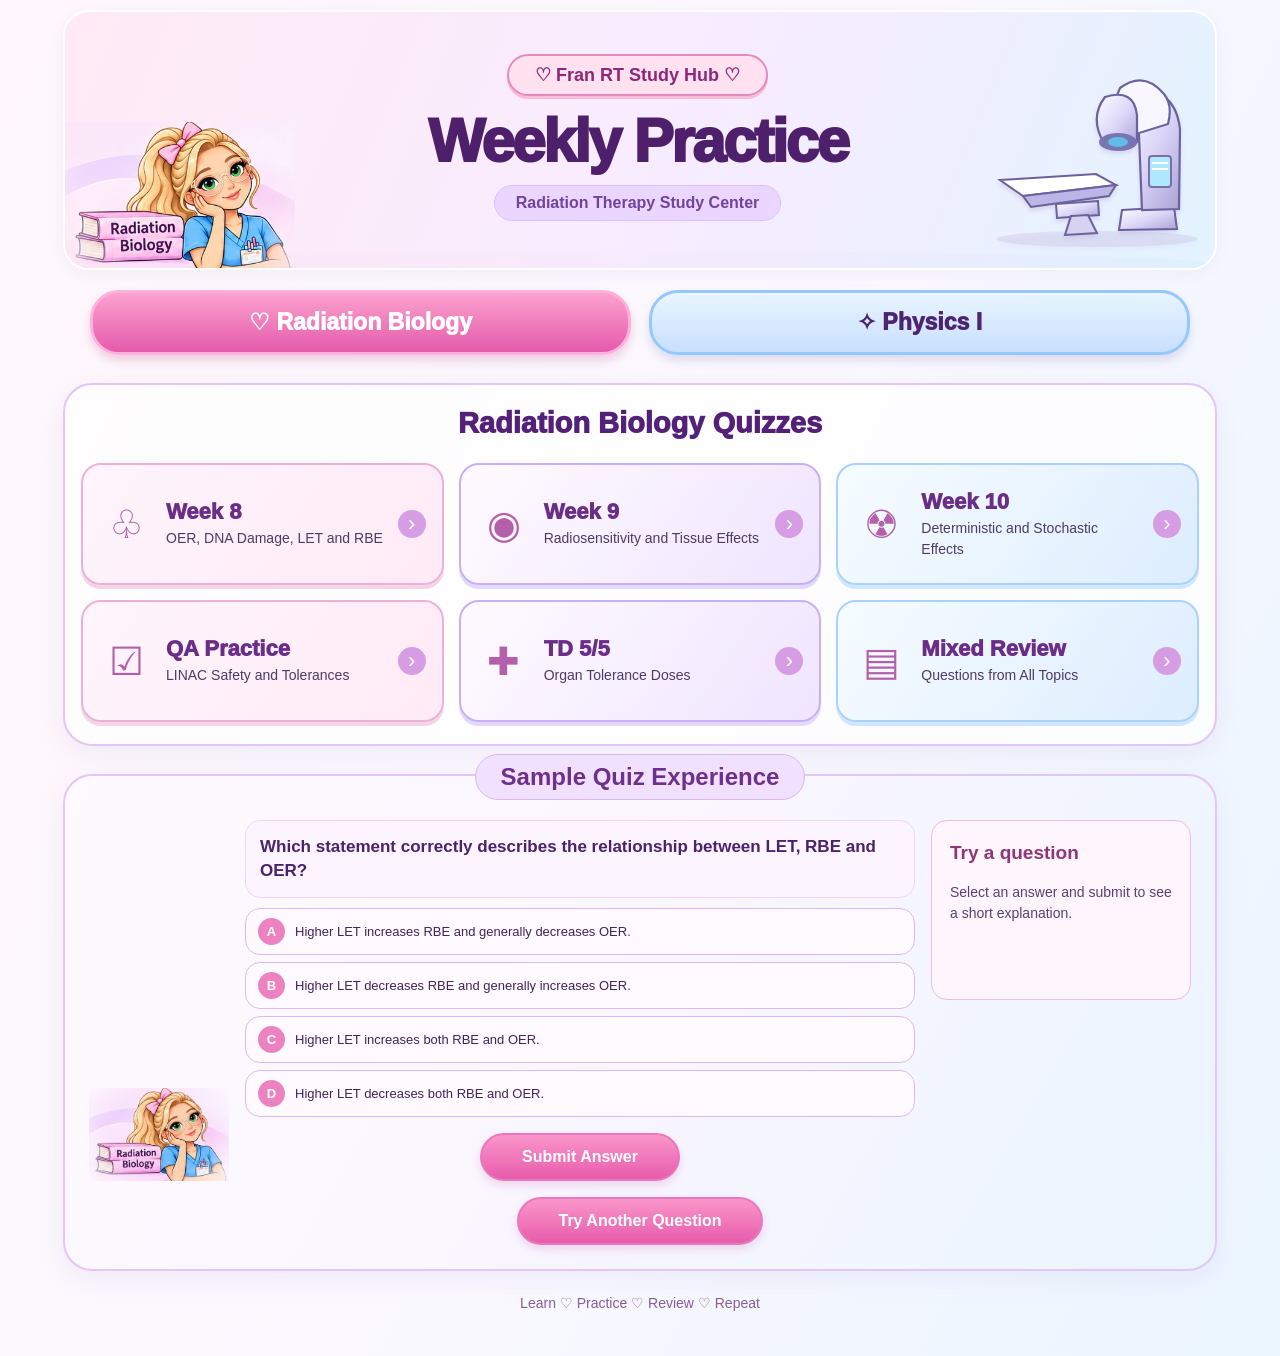
==== commit 8c9b935f: "Blend doll background into pastel hero and restore prominent LINAC artwork" ====
--- a/index.html
+++ b/index.html
@@ -30,6 +30,20 @@
 .footer{text-align:center;margin-top:24px;color:#895e93;font-size:14px}
 @media(max-width:850px){.hero{height:230px;padding:20px 155px 0 145px}.hero .doll{width:160px;height:215px}.hero .machine{width:150px}.ribbon{font-size:15px}h1{font-size:48px}.subtitle{font-size:14px}.nav a{font-size:18px}.grid{grid-template-columns:repeat(2,minmax(0,1fr))}.sample-grid{grid-template-columns:1fr 210px}.sample-doll{display:none}}
 @media(max-width:550px){.wrap{padding:8px 10px 32px}.hero{height:185px;padding:14px 8px 10px 116px}.hero .doll{width:122px;height:172px;left:-5px}.hero .machine{display:none}.ribbon{font-size:11px;padding:7px 12px}h1{font-size:34px;letter-spacing:-1.5px}.subtitle{font-size:11px;padding:7px 9px}.nav{gap:8px;margin:13px 0 20px}.nav a{font-size:12px;padding:12px 4px;border-width:2px}.panel{padding:16px 9px}.heading{font-size:20px;margin-bottom:14px}.grid{gap:9px}.quiztile{min-height:118px;padding:10px 8px;gap:7px}.tileicon{font-size:24px;width:26px}.quiztile h2{font-size:15px}.quiztile p{font-size:11px}.arrow{display:none}.sample{margin-top:24px;padding:17px 10px}.sample-title{font-size:16px;margin-top:-34px}.sample-grid{grid-template-columns:1fr}.explain{min-height:auto}.footer{font-size:11px}}
+</style><style>
+/* Cleaner header matching approved design */
+.hero{height:260px;padding:15px 240px 20px 235px;align-items:center;border-radius:26px;background:linear-gradient(112deg,#ffeaf5 0%,#f7ecff 54%,#e3f3ff 100%);border:2px solid #fff;box-shadow:0 4px 16px #c5b7dc2b}
+.hero:after{height:17px;z-index:0;opacity:.4}
+.hero-title{z-index:3;max-width:650px}
+.hero .doll{left:0;bottom:-5px;width:230px;height:255px;z-index:2;object-fit:contain;mix-blend-mode:normal;-webkit-mask-image:radial-gradient(ellipse 70% 83% at 52% 54%,#000 48%,rgba(0,0,0,.97) 61%,transparent 91%);mask-image:radial-gradient(ellipse 70% 83% at 52% 54%,#000 48%,rgba(0,0,0,.97) 61%,transparent 91%)}
+.hero .machine{right:12px;bottom:18px;width:220px;max-width:22%;z-index:4;display:block}
+.hero .machine svg{display:block;width:100%;height:auto;min-height:150px;filter:drop-shadow(0 3px 2px #afa0cb55)}
+.hero .ribbon{font-size:18px;padding:8px 26px;border-radius:32px}
+.hero h1{font-size:clamp(38px,4.7vw,62px);margin:13px 0 9px}
+.hero .subtitle{font-size:16px;padding:8px 21px}
+@media(max-width:850px){.hero{height:224px;padding:18px 170px 18px 170px}.hero .doll{width:170px;height:210px}.hero .machine{width:150px;right:3px}.hero .machine svg{min-height:100px}.hero h1{font-size:clamp(30px,5vw,49px)}}
+@media(max-width:550px){.hero{height:172px;padding:12px 12px 12px 119px}.hero .doll{width:127px;height:164px;left:-7px;bottom:0}.hero .machine{display:none}.hero .ribbon{font-size:11px;padding:6px 11px}.hero h1{font-size:30px;margin:11px 0 8px}.hero .subtitle{font-size:10px;padding:6px 9px}}
+.sample-doll{-webkit-mask-image:radial-gradient(ellipse 74% 86% at 50% 50%,#000 51%,transparent 92%);mask-image:radial-gradient(ellipse 74% 86% at 50% 50%,#000 51%,transparent 92%)}
 </style></head><body><main class="wrap">
 <header class="hero"><img class="doll" src="[data-uri]" alt="Blonde student wearing glasses and scrubs"><div class="hero-title"><div class="ribbon">♡ Fran RT Study Hub ♡</div><h1>Weekly Practice</h1><div class="subtitle">Radiation Therapy Study Center</div></div><div class="machine"><svg viewBox="0 0 220 180" role="img" aria-label="Linear accelerator illustration" xmlns="http://www.w3.org/2000/svg"><defs><linearGradient id="metal" x1="0" y1="0" x2="1" y2="1"><stop stop-color="#fff"/><stop offset=".5" stop-color="#ded8f9"/><stop offset="1" stop-color="#a9a2d5"/></linearGradient></defs><ellipse cx="114" cy="169" rx="101" ry="8" fill="#b7a3d4" opacity=".22"/><path d="M139 140 L191 137 L194 159 L136 160Z" fill="url(#metal)" stroke="#695f9c" stroke-width="2"/><path d="M141 26 Q191 10 197 59 L196 139 L159 140 L156 65 Q155 54 138 55 Z" fill="url(#metal)" stroke="#69649f" stroke-width="2.2"/><path d="M137 18 Q161 0 181 24 Q190 35 185 54 L153 64 Q146 45 126 45 Z" fill="#f8f6ff" stroke="#69649f" stroke-width="2.2"/><path d="M122 27 Q151 18 154 45 L154 72 Q145 86 121 73 Q106 48 122 27Z" fill="url(#metal)" stroke="#69649f" stroke-width="2.2"/><ellipse cx="135" cy="72" rx="19" ry="9" fill="#7975b2"/><ellipse cx="135" cy="72" rx="10" ry="5" fill="#60bce8"/><path d="M17 110 L113 104 L133 115 L40 126Z" fill="#fff" stroke="#6b619c" stroke-width="2"/><path d="M40 126 L133 115 L126 126 L48 137Z" fill="#bbb6e5" stroke="#6b619c" stroke-width="2"/><path d="M73 134 L115 131 L116 145 L74 148Z" fill="url(#metal)" stroke="#6b619c" stroke-width="2"/><path d="M88 146 L105 145 L114 163 L82 165Z" fill="#d7d1f2" stroke="#6b619c" stroke-width="2"/><rect x="166" y="86" width="22" height="31" rx="3" fill="#b0e9ff" stroke="#7770ac" stroke-width="2"/><path d="M169 93 H185 M169 99 H185" stroke="#fff" stroke-width="2"/></svg></div></header>
 <nav class="nav"><a href="radiation-biology.html">♡ Radiation Biology</a><a href="physics.html">✧ Physics I</a></nav>
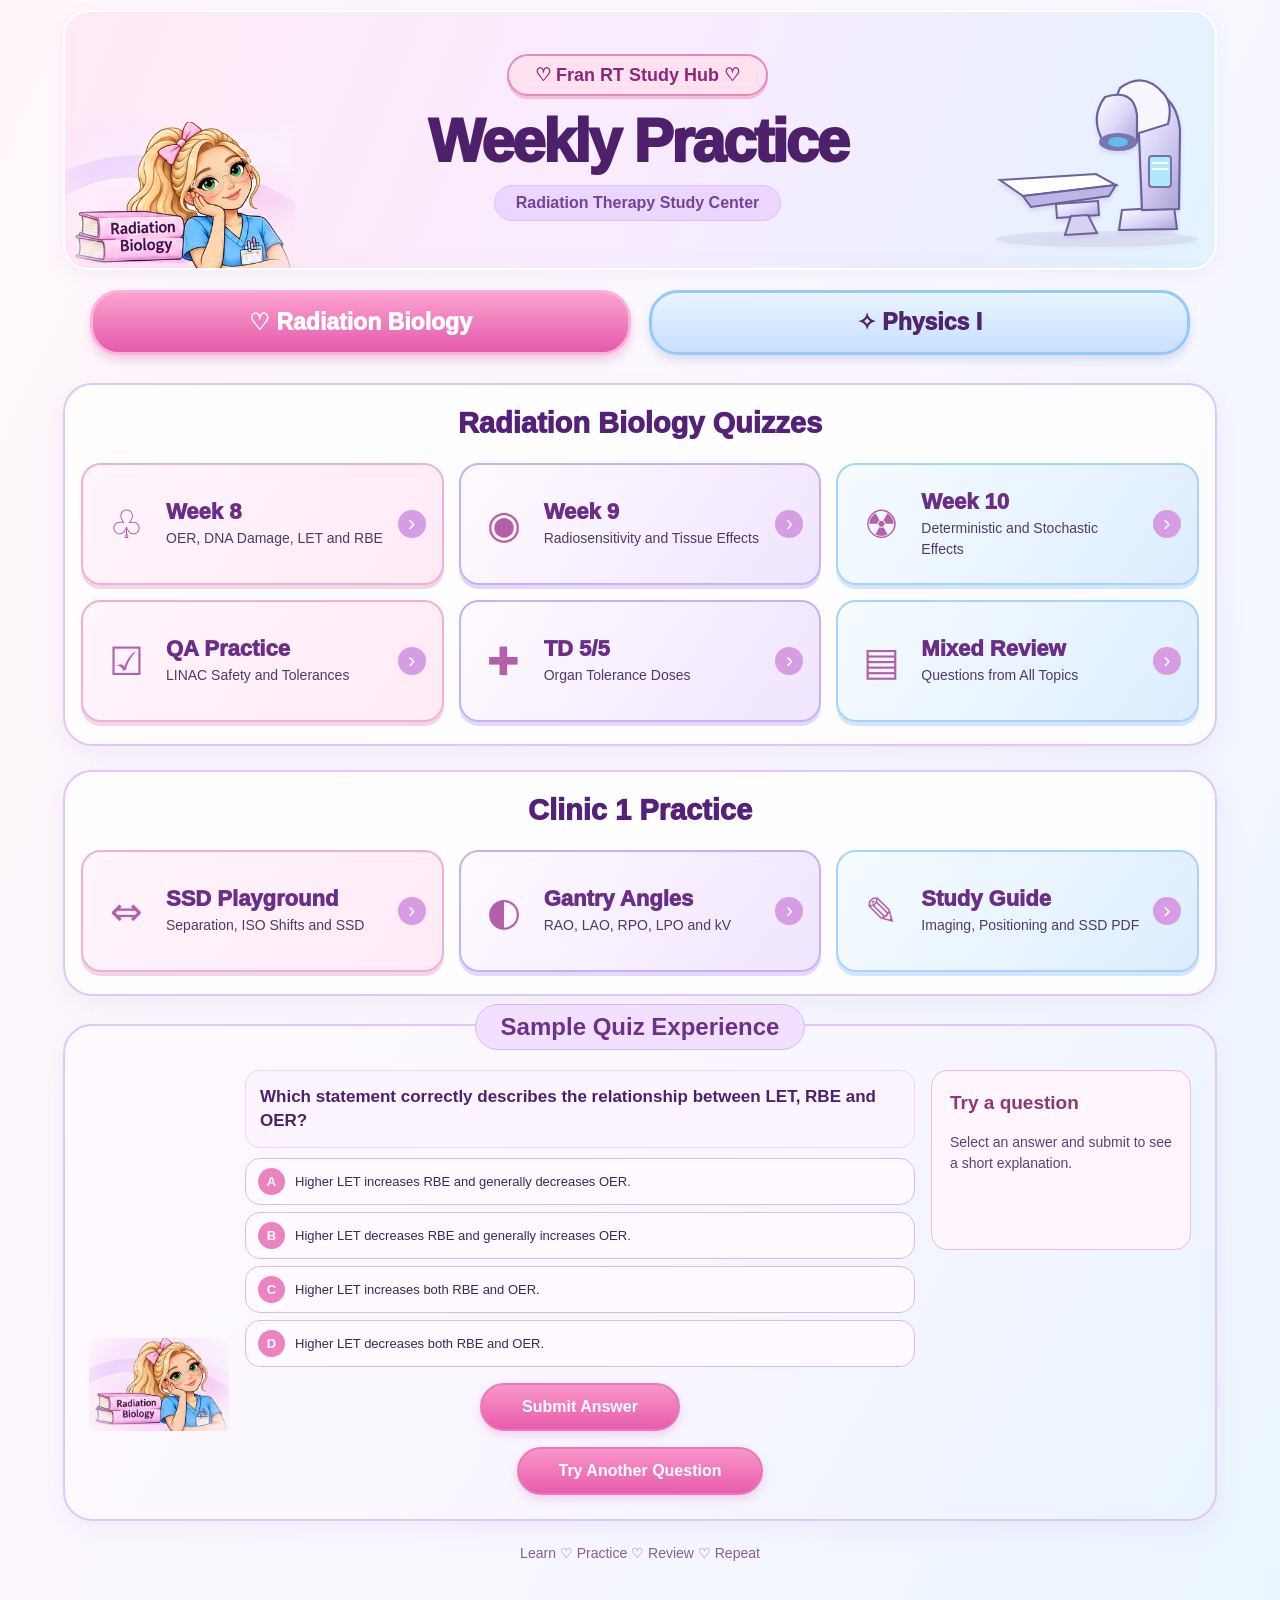
==== commit bfce55ef: "Add Clinic 1 Practice section" ====
--- a/index.html
+++ b/index.html
@@ -48,6 +48,7 @@
 <header class="hero"><img class="doll" src="[data-uri]" alt="Blonde student wearing glasses and scrubs"><div class="hero-title"><div class="ribbon">♡ Fran RT Study Hub ♡</div><h1>Weekly Practice</h1><div class="subtitle">Radiation Therapy Study Center</div></div><div class="machine"><svg viewBox="0 0 220 180" role="img" aria-label="Linear accelerator illustration" xmlns="http://www.w3.org/2000/svg"><defs><linearGradient id="metal" x1="0" y1="0" x2="1" y2="1"><stop stop-color="#fff"/><stop offset=".5" stop-color="#ded8f9"/><stop offset="1" stop-color="#a9a2d5"/></linearGradient></defs><ellipse cx="114" cy="169" rx="101" ry="8" fill="#b7a3d4" opacity=".22"/><path d="M139 140 L191 137 L194 159 L136 160Z" fill="url(#metal)" stroke="#695f9c" stroke-width="2"/><path d="M141 26 Q191 10 197 59 L196 139 L159 140 L156 65 Q155 54 138 55 Z" fill="url(#metal)" stroke="#69649f" stroke-width="2.2"/><path d="M137 18 Q161 0 181 24 Q190 35 185 54 L153 64 Q146 45 126 45 Z" fill="#f8f6ff" stroke="#69649f" stroke-width="2.2"/><path d="M122 27 Q151 18 154 45 L154 72 Q145 86 121 73 Q106 48 122 27Z" fill="url(#metal)" stroke="#69649f" stroke-width="2.2"/><ellipse cx="135" cy="72" rx="19" ry="9" fill="#7975b2"/><ellipse cx="135" cy="72" rx="10" ry="5" fill="#60bce8"/><path d="M17 110 L113 104 L133 115 L40 126Z" fill="#fff" stroke="#6b619c" stroke-width="2"/><path d="M40 126 L133 115 L126 126 L48 137Z" fill="#bbb6e5" stroke="#6b619c" stroke-width="2"/><path d="M73 134 L115 131 L116 145 L74 148Z" fill="url(#metal)" stroke="#6b619c" stroke-width="2"/><path d="M88 146 L105 145 L114 163 L82 165Z" fill="#d7d1f2" stroke="#6b619c" stroke-width="2"/><rect x="166" y="86" width="22" height="31" rx="3" fill="#b0e9ff" stroke="#7770ac" stroke-width="2"/><path d="M169 93 H185 M169 99 H185" stroke="#fff" stroke-width="2"/></svg></div></header>
 <nav class="nav"><a href="radiation-biology.html">♡ Radiation Biology</a><a href="physics.html">✧ Physics I</a></nav>
 <section class="panel"><div class="heading">Radiation Biology Quizzes</div><div class="grid"><a class="quiztile" href="radbio-weekly.html?week=week8"><span class="tileicon">♧</span><span class="tilecopy"><h2>Week 8</h2><p>OER, DNA Damage, LET and RBE</p></span><span class="arrow">›</span></a><a class="quiztile" href="radbio-weekly.html?week=week9"><span class="tileicon">◉</span><span class="tilecopy"><h2>Week 9</h2><p>Radiosensitivity and Tissue Effects</p></span><span class="arrow">›</span></a><a class="quiztile" href="radbio-weekly.html?week=week10"><span class="tileicon">☢</span><span class="tilecopy"><h2>Week 10</h2><p>Deterministic and Stochastic Effects</p></span><span class="arrow">›</span></a><a class="quiztile" href="radbio-weekly.html?week=qa"><span class="tileicon">☑</span><span class="tilecopy"><h2>QA Practice</h2><p>LINAC Safety and Tolerances</p></span><span class="arrow">›</span></a><a class="quiztile" href="radbio-weekly.html?week=td"><span class="tileicon">✚</span><span class="tilecopy"><h2>TD 5/5</h2><p>Organ Tolerance Doses</p></span><span class="arrow">›</span></a><a class="quiztile" href="radbio-weekly.html?week=all"><span class="tileicon">▤</span><span class="tilecopy"><h2>Mixed Review</h2><p>Questions from All Topics</p></span><span class="arrow">›</span></a></div></section>
+<section class="panel" style="margin-top:24px"><div class="heading">Clinic 1 Practice</div><div class="grid"><a class="quiztile" href="ssd-playground.html"><span class="tileicon">⇔</span><span class="tilecopy"><h2>SSD Playground</h2><p>Separation, ISO Shifts and SSD</p></span><span class="arrow">›</span></a><a class="quiztile" href="gantry-playground.html"><span class="tileicon">◐</span><span class="tilecopy"><h2>Gantry Angles</h2><p>RAO, LAO, RPO, LPO and kV</p></span><span class="arrow">›</span></a><a class="quiztile" href="Imaging_Positioning_SSD_Cute_Guide.pdf"><span class="tileicon">✎</span><span class="tilecopy"><h2>Study Guide</h2><p>Imaging, Positioning and SSD PDF</p></span><span class="arrow">›</span></a></div></section>
 <section class="sample"><h2 class="sample-title">Sample Quiz Experience</h2><div class="sample-grid"><img class="sample-doll" src="[data-uri]" alt="Study companion"><div><div class="question" id="question">Which statement correctly describes the relationship between LET, RBE and OER?</div><div id="choices"></div><div class="sample-actions"><button id="submit" class="primary">Submit Answer</button></div></div><div class="explain" id="explain"><strong>Try a question</strong><p>Select an answer and submit to see a short explanation.</p></div></div><div class="sample-actions"><button class="primary" id="next" type="button">Try Another Question</button></div></section>
 <div class="footer">Learn ♡ Practice ♡ Review ♡ Repeat</div>
 </main><script>
@@ -55,4 +56,4 @@
 let ix=0,selected=null,submitted=false;function render(){let q=examples[ix];document.querySelector("#question").textContent=q.q;const box=document.querySelector("#choices");box.replaceChildren();q.choices.forEach((label,i)=>{let b=document.createElement("button");b.className="answer"+(selected===i?" chosen":"")+(submitted&&i===q.key?" correct":"")+(submitted&&selected===i&&i!==q.key?" wrong":"");let a=document.createElement("b");a.textContent="ABCD"[i];let s=document.createElement("span");s.textContent=label;b.append(a,s);b.disabled=submitted;b.onclick=()=>{selected=i;render()};box.append(b)});document.querySelector("#submit").disabled=submitted||selected===null;}
 document.querySelector("#submit").onclick=()=>{if(selected===null)return;submitted=true;render();const q=examples[ix];document.querySelector("#explain").innerHTML="<strong>"+(selected===q.key?"Correct!":"Correct answer: "+ "ABCD"[q.key])+"</strong><p>"+q.why+"</p>";};
 document.querySelector("#next").onclick=()=>{ix=(ix+1)%examples.length;selected=null;submitted=false;document.querySelector("#explain").innerHTML="<strong>Try a question</strong><p>Select an answer and submit to see a short explanation.</p>";render();};render();
-</script></body></html>+</script></body></html>
